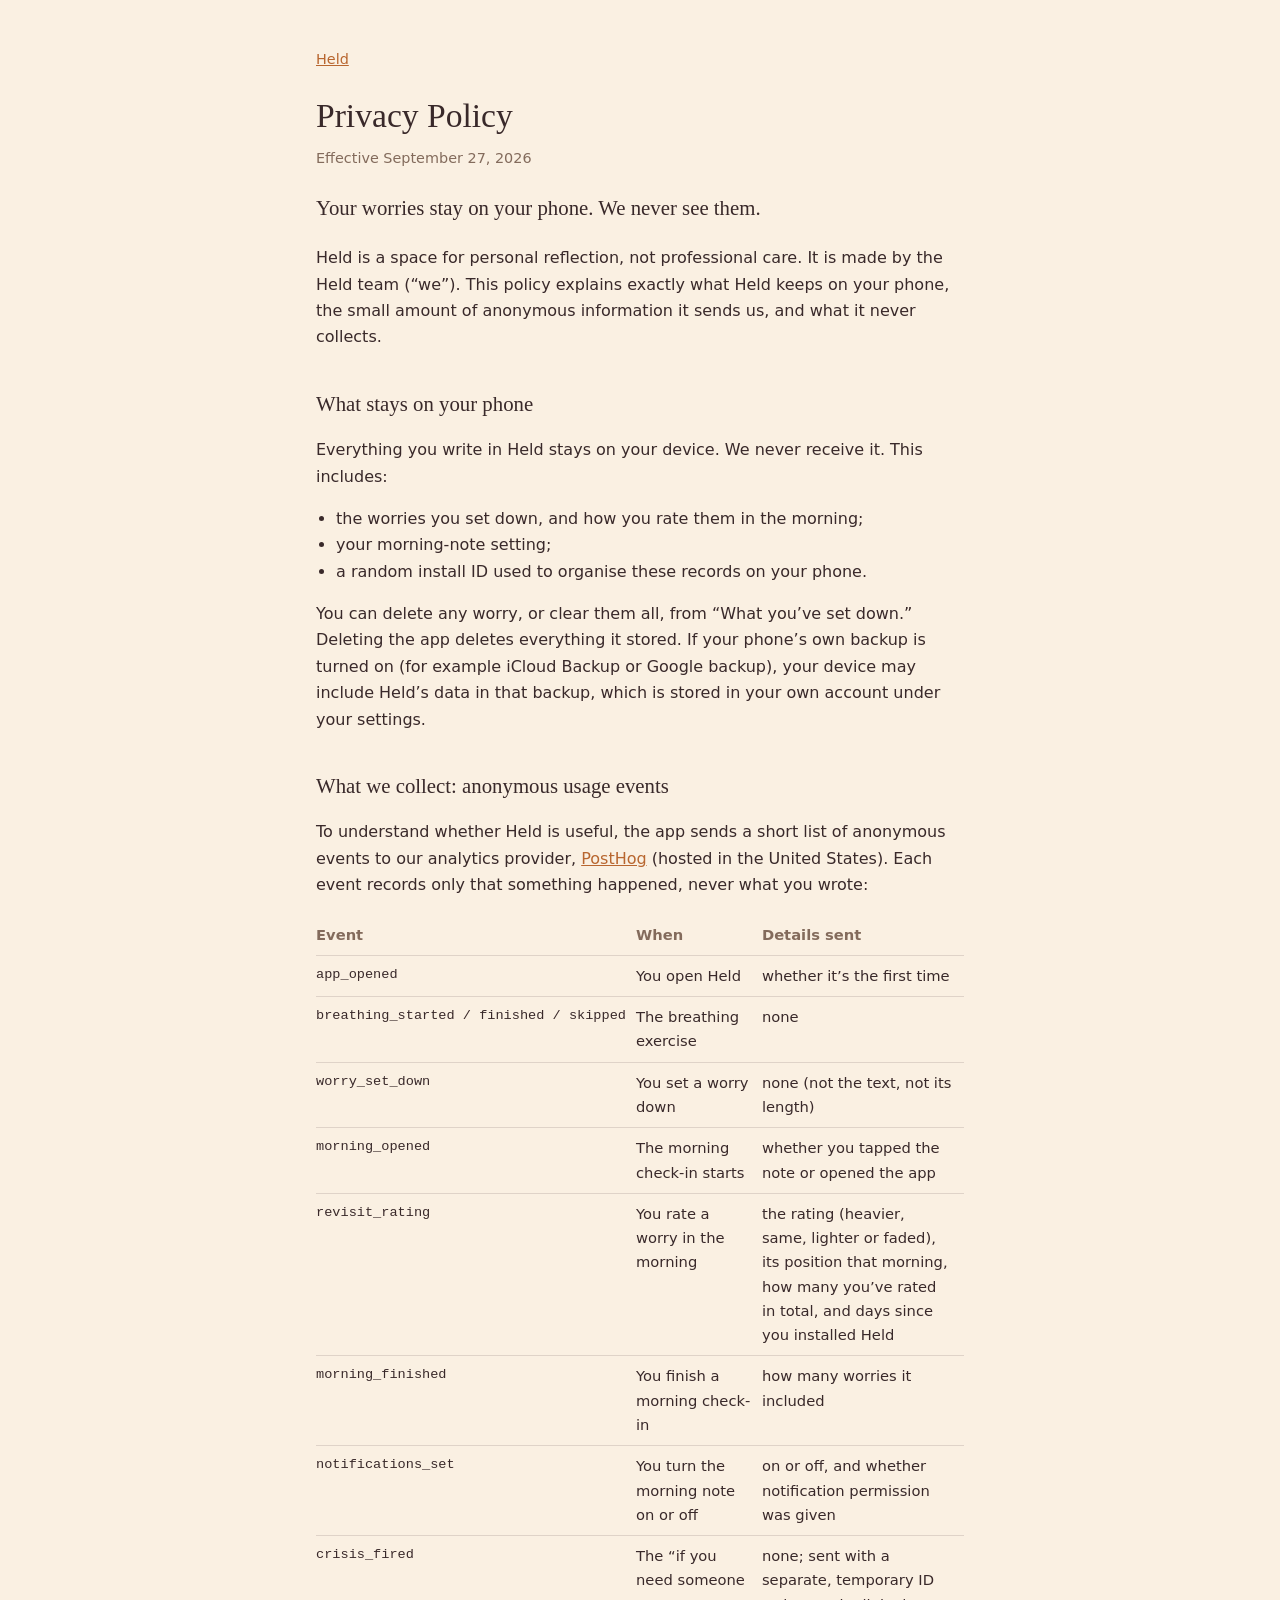
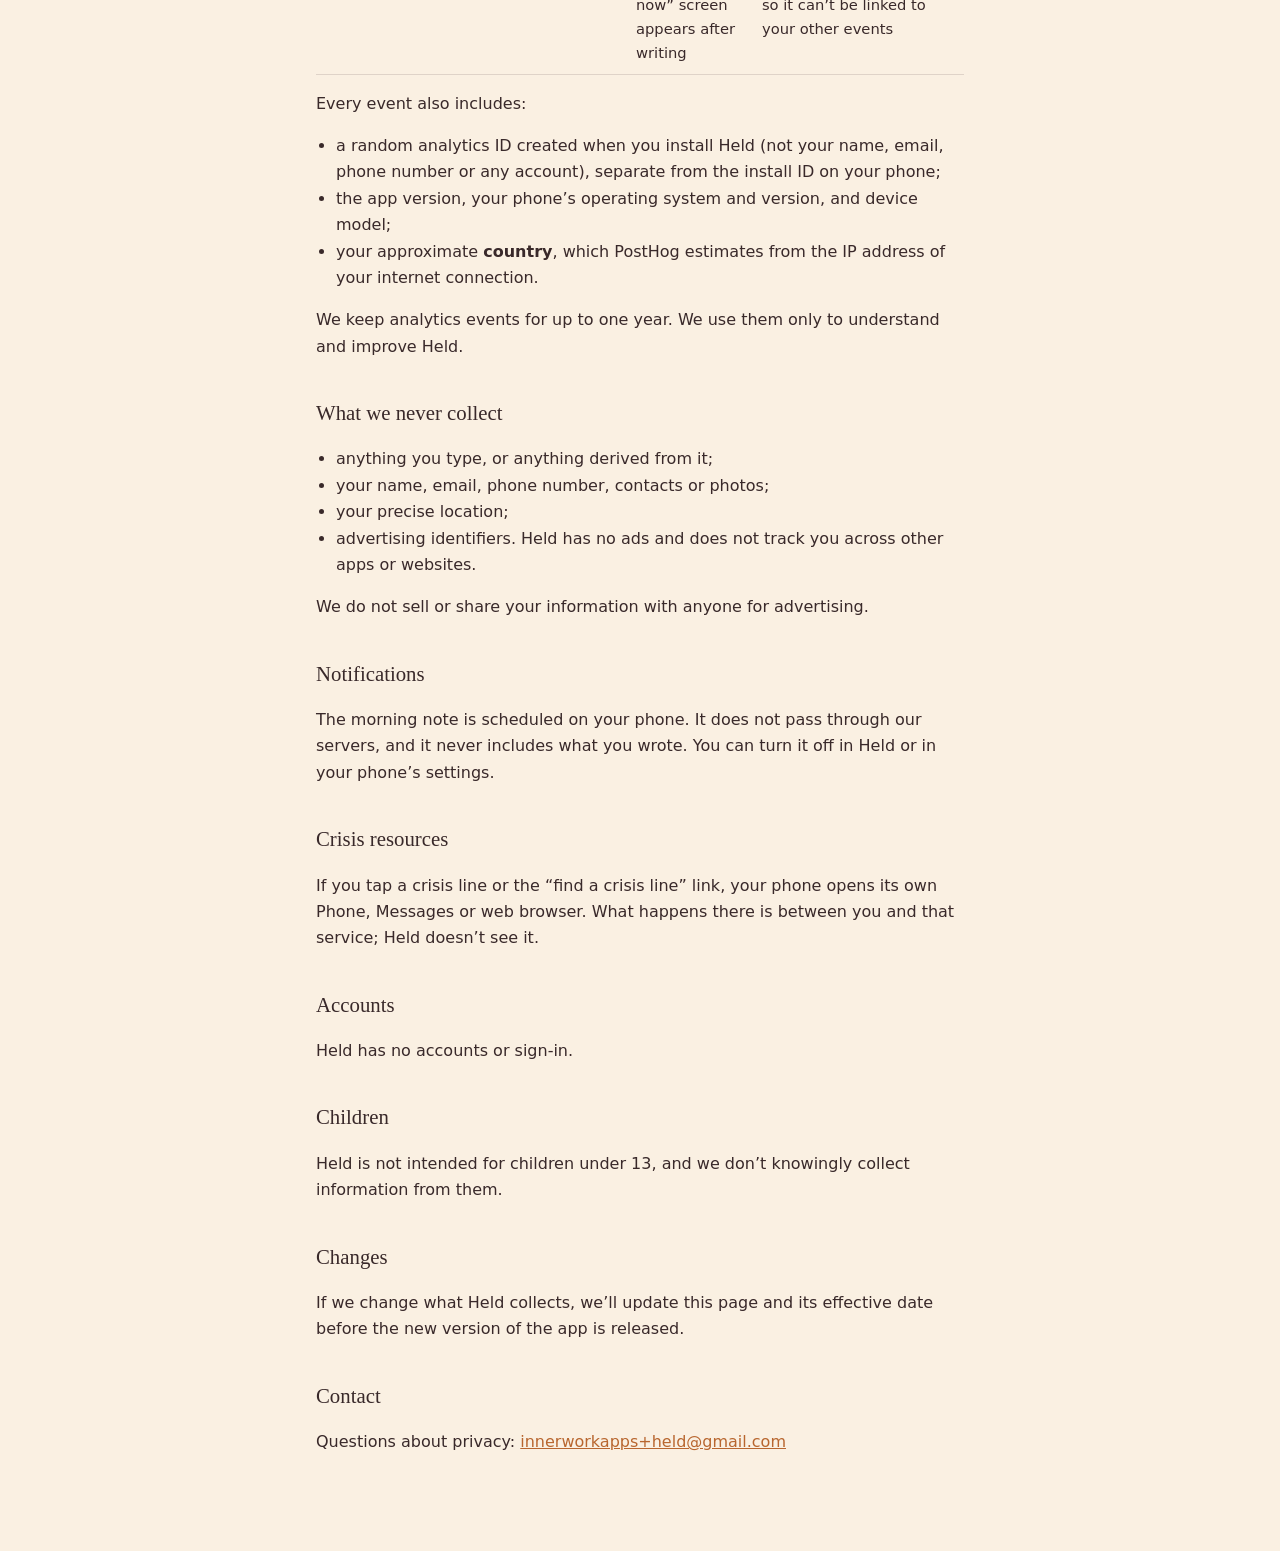
==== privacy.html @ 19aef568 "Add files via upload" ====
<!DOCTYPE html>
<html lang="en">
<head>
<meta charset="utf-8">
<meta name="viewport" content="width=device-width, initial-scale=1">
<title>Held · Privacy Policy</title>
<link rel="stylesheet" href="style.css">
</head>
<body>
<main>
<p class="back"><a href="index.html">Held</a></p>
<h1>Privacy Policy</h1>
<p class="meta">Effective September 27, 2026</p>

<p class="lede">Your worries stay on your phone. We never see them.</p>

<p>Held is a space for personal reflection, not professional care. It is made by the Held team (“we”). This policy explains exactly what Held keeps on your phone, the small amount of anonymous information it sends us, and what it never collects.</p>

<h2>What stays on your phone</h2>
<p>Everything you write in Held stays on your device. We never receive it. This includes:</p>
<ul>
  <li>the worries you set down, and how you rate them in the morning;</li>
  <li>your morning-note setting;</li>
  <li>a random install ID used to organise these records on your phone.</li>
</ul>
<p>You can delete any worry, or clear them all, from “What you’ve set down.” Deleting the app deletes everything it stored. If your phone’s own backup is turned on (for example iCloud Backup or Google backup), your device may include Held’s data in that backup, which is stored in your own account under your settings.</p>

<h2>What we collect: anonymous usage events</h2>
<p>To understand whether Held is useful, the app sends a short list of anonymous events to our analytics provider, <a href="https://posthog.com/privacy">PostHog</a> (hosted in the United States). Each event records only that something happened, never what you wrote:</p>
<table>
  <tr><th>Event</th><th>When</th><th>Details sent</th></tr>
  <tr><td>app_opened</td><td>You open Held</td><td>whether it’s the first time</td></tr>
  <tr><td>breathing_started / finished / skipped</td><td>The breathing exercise</td><td>none</td></tr>
  <tr><td>worry_set_down</td><td>You set a worry down</td><td>none (not the text, not its length)</td></tr>
  <tr><td>morning_opened</td><td>The morning check-in starts</td><td>whether you tapped the note or opened the app</td></tr>
  <tr><td>revisit_rating</td><td>You rate a worry in the morning</td><td>the rating (heavier, same, lighter or faded), its position that morning, how many you’ve rated in total, and days since you installed Held</td></tr>
  <tr><td>morning_finished</td><td>You finish a morning check-in</td><td>how many worries it included</td></tr>
  <tr><td>notifications_set</td><td>You turn the morning note on or off</td><td>on or off, and whether notification permission was given</td></tr>
  <tr><td>crisis_fired</td><td>The “if you need someone now” screen appears after writing</td><td>none; sent with a separate, temporary ID so it can’t be linked to your other events</td></tr>
</table>
<p>Every event also includes:</p>
<ul>
  <li>a random analytics ID created when you install Held (not your name, email, phone number or any account), separate from the install ID on your phone;</li>
  <li>the app version, your phone’s operating system and version, and device model;</li>
  <li>your approximate <strong>country</strong>, which PostHog estimates from the IP address of your internet connection.</li>
</ul>
<p>We keep analytics events for up to one year. We use them only to understand and improve Held.</p>

<h2>What we never collect</h2>
<ul>
  <li>anything you type, or anything derived from it;</li>
  <li>your name, email, phone number, contacts or photos;</li>
  <li>your precise location;</li>
  <li>advertising identifiers. Held has no ads and does not track you across other apps or websites.</li>
</ul>
<p>We do not sell or share your information with anyone for advertising.</p>

<h2>Notifications</h2>
<p>The morning note is scheduled on your phone. It does not pass through our servers, and it never includes what you wrote. You can turn it off in Held or in your phone’s settings.</p>

<h2>Crisis resources</h2>
<p>If you tap a crisis line or the “find a crisis line” link, your phone opens its own Phone, Messages or web browser. What happens there is between you and that service; Held doesn’t see it.</p>

<h2>Accounts</h2>
<p>Held has no accounts or sign-in.</p>

<h2>Children</h2>
<p>Held is not intended for children under 13, and we don’t knowingly collect information from them.</p>

<h2>Changes</h2>
<p>If we change what Held collects, we’ll update this page and its effective date before the new version of the app is released.</p>

<h2>Contact</h2>
<p>Questions about privacy: <a href="mailto:innerworkapps+held@gmail.com">innerworkapps+held@gmail.com</a></p>
</main>
</body>
</html>
---- style.css ----
:root {
  --bg: #FAF0E2;
  --ink: #39292A;
  --dim: #836B5C;
  --accent: #B8662F;
  --rule: rgba(57, 41, 42, 0.14);
}
@media (prefers-color-scheme: dark) {
  :root {
    --bg: #241A20;
    --ink: #F2E9DE;
    --dim: #AD9A8D;
    --accent: #EBB563;
    --rule: rgba(242, 233, 222, 0.14);
  }
}
* { box-sizing: border-box; }
body {
  margin: 0;
  background: var(--bg);
  color: var(--ink);
  font: 16px/1.65 system-ui, -apple-system, "Segoe UI", sans-serif;
}
main { max-width: 680px; margin: 0 auto; padding: 48px 16px 80px; }
h1, h2, .lede { font-family: Georgia, "Times New Roman", serif; font-weight: 400; }
h1 { font-size: 2.1rem; margin: 0 0 4px; }
h2 { font-size: 1.3rem; margin: 36px 0 8px; }
.lede { font-size: 1.3rem; margin: 20px 0; }
.meta, .back { color: var(--dim); font-size: 0.9rem; margin: 0; }
.back { margin-bottom: 16px; }
a { color: var(--accent); }
ul { padding-left: 20px; }
.links { list-style: none; padding: 0; margin-top: 28px; }
.links li { margin: 8px 0; }
table { width: 100%; border-collapse: collapse; font-size: 0.92rem; margin: 12px 0; display: block; overflow-x: auto; }
th, td { text-align: left; vertical-align: top; padding: 8px 10px 8px 0; border-bottom: 1px solid var(--rule); }
th { color: var(--dim); font-weight: 600; }
td:first-child { font-family: ui-monospace, Menlo, monospace; font-size: 0.85rem; white-space: nowrap; }
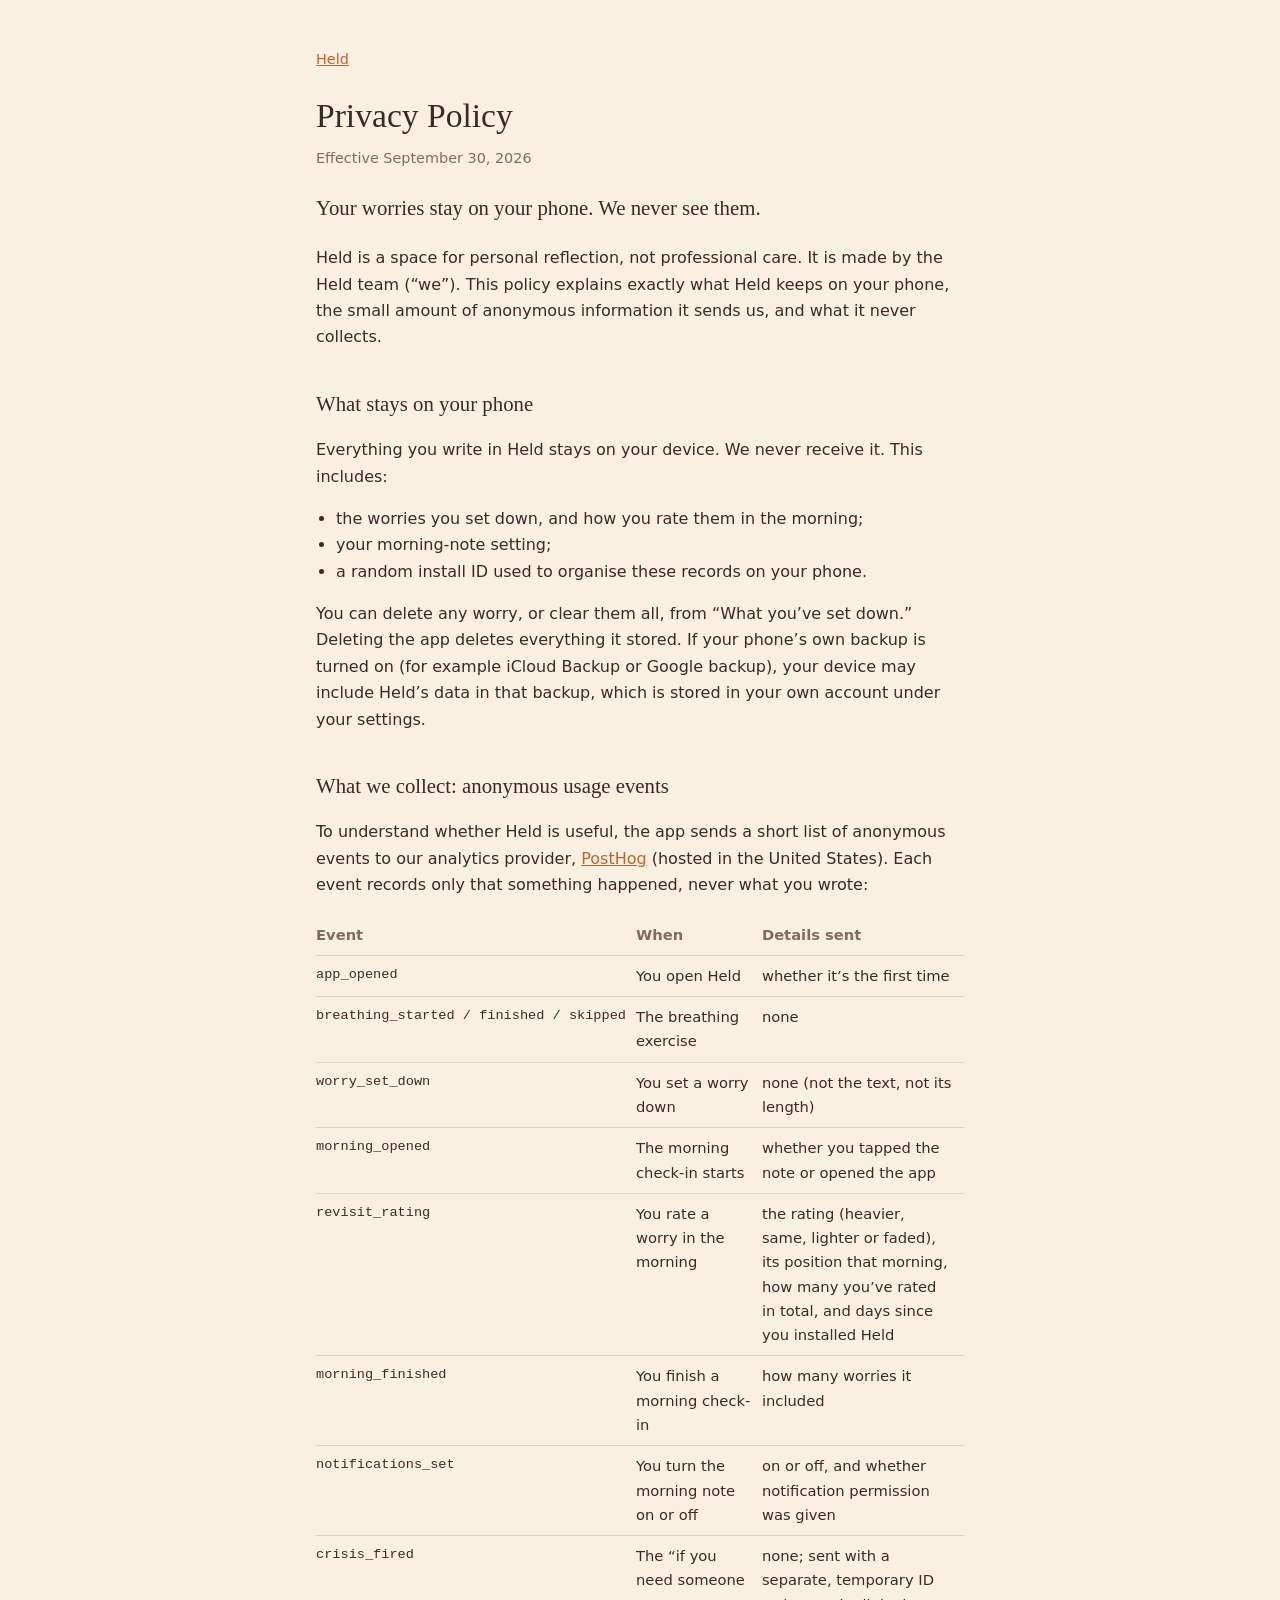
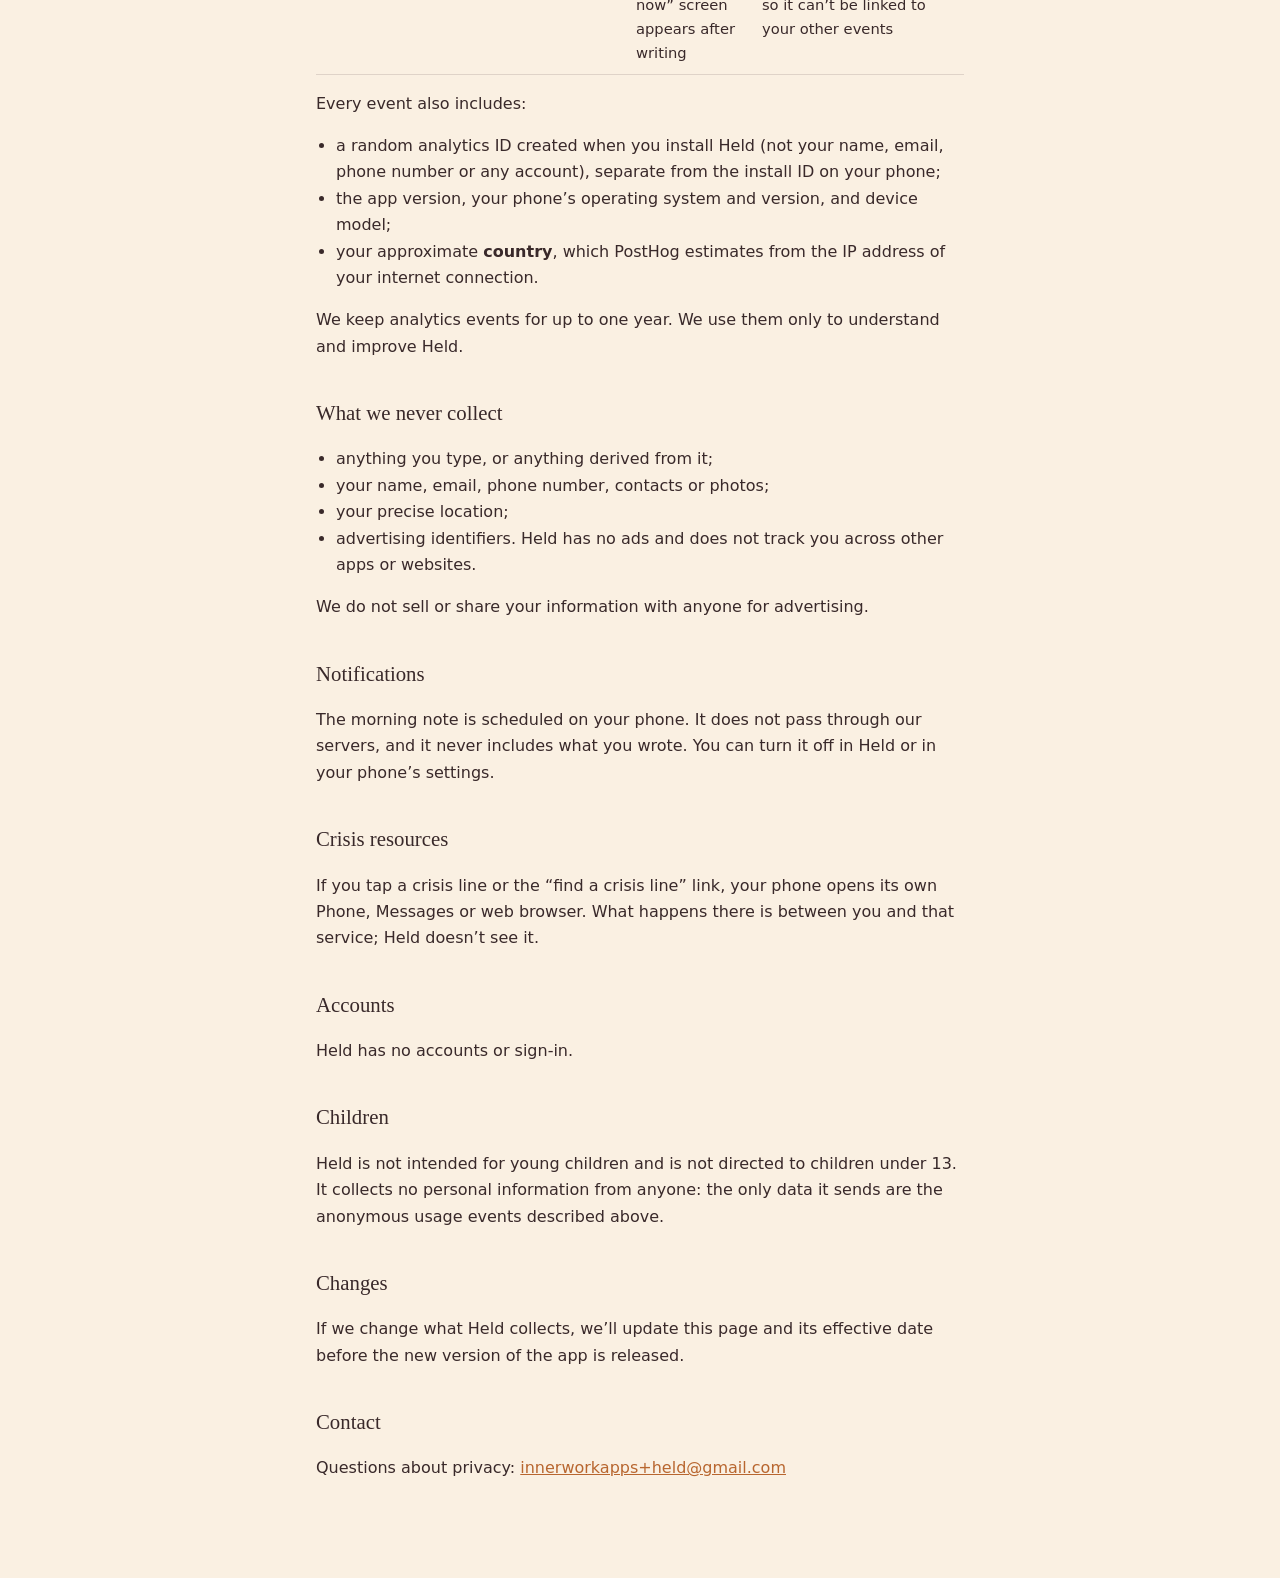
==== commit d52e2be3: "Add files via upload" ====
--- a/privacy.html
+++ b/privacy.html
@@ -10,7 +10,7 @@
 <main>
 <p class="back"><a href="index.html">Held</a></p>
 <h1>Privacy Policy</h1>
-<p class="meta">Effective September 27, 2026</p>
+<p class="meta">Effective September 30, 2026</p>
 
 <p class="lede">Your worries stay on your phone. We never see them.</p>
 
@@ -65,7 +65,7 @@
 <p>Held has no accounts or sign-in.</p>
 
 <h2>Children</h2>
-<p>Held is not intended for children under 13, and we don’t knowingly collect information from them.</p>
+<p>Held is not intended for young children and is not directed to children under 13. It collects no personal information from anyone: the only data it sends are the anonymous usage events described above.</p>
 
 <h2>Changes</h2>
 <p>If we change what Held collects, we’ll update this page and its effective date before the new version of the app is released.</p>
